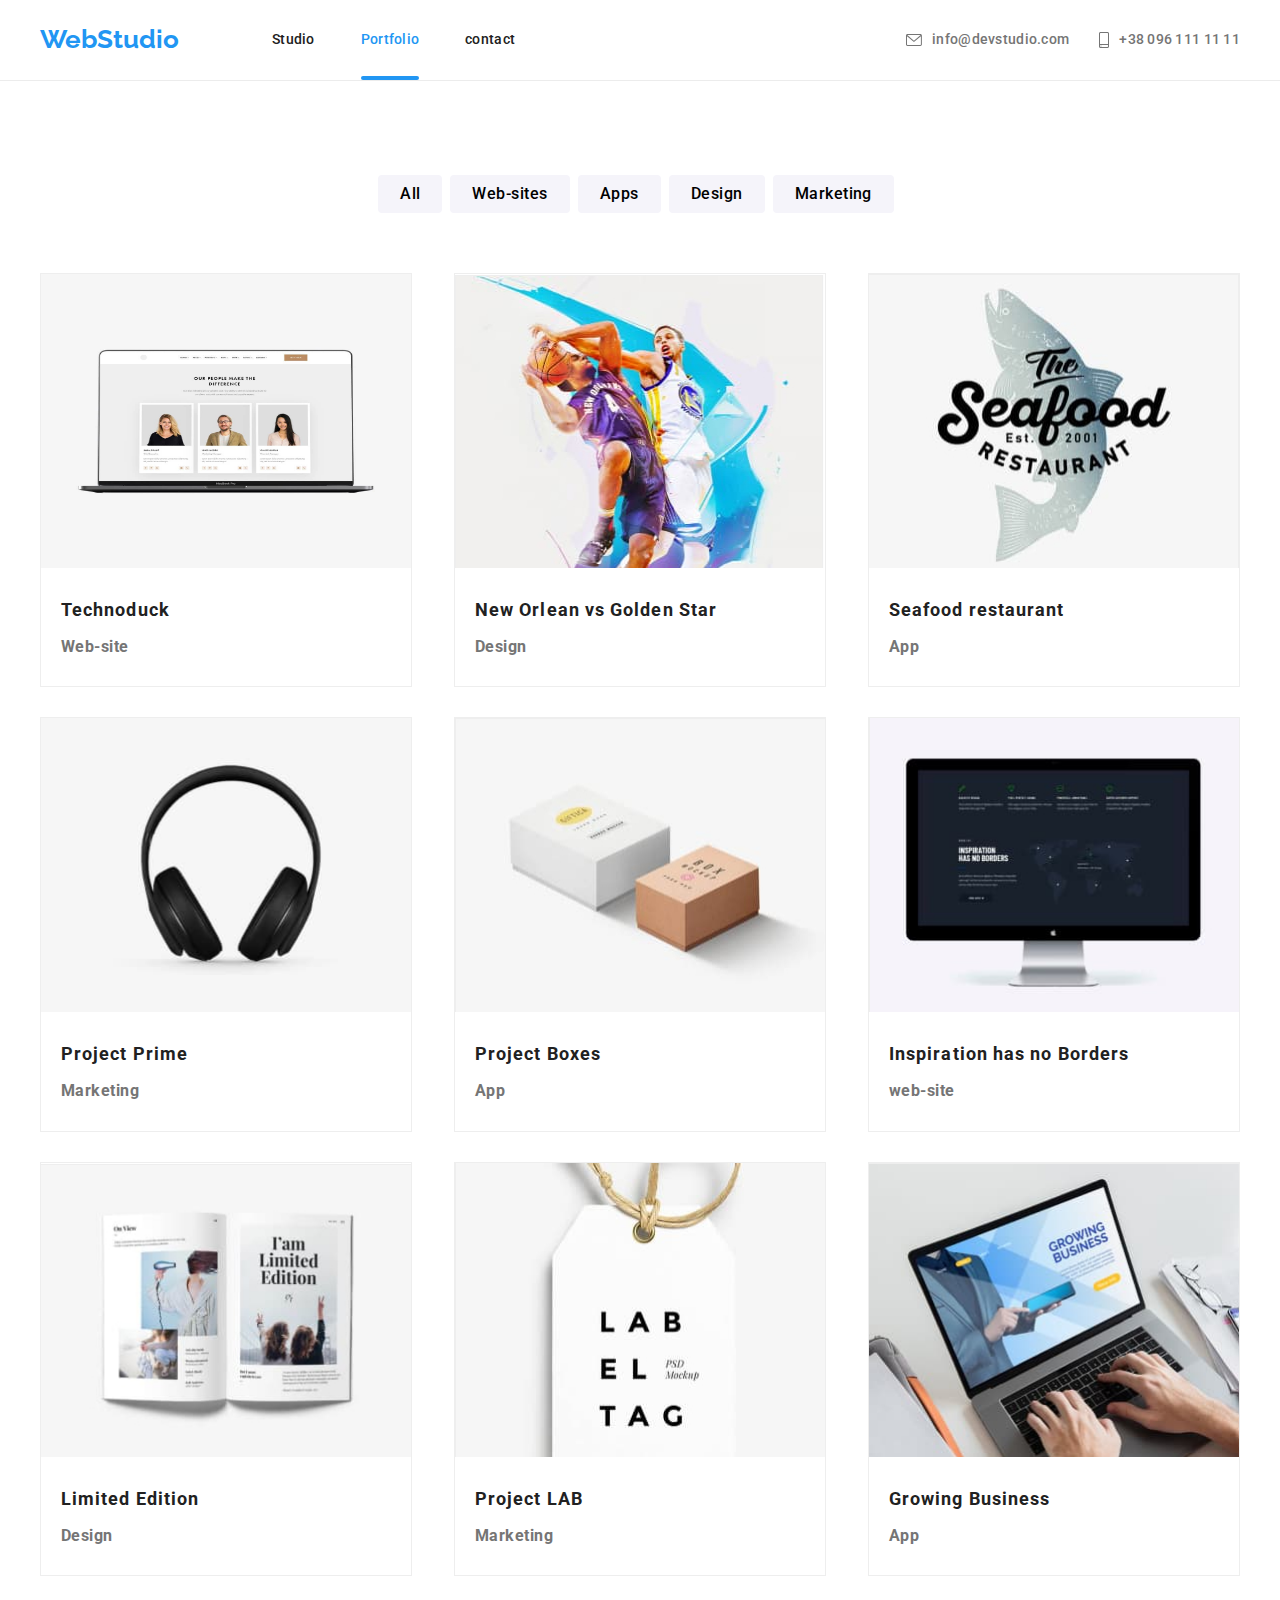
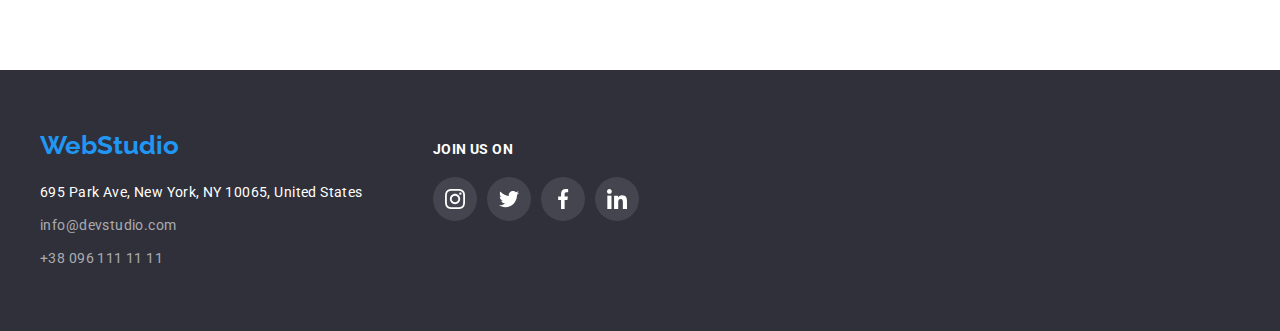
==== portfolio.html @ 615f74ba "add all" ====
<!DOCTYPE html>
<html lang="pl">
  <head>
    <link href="css/modern-normalized.min.css" rel="stylesheet" />
    <link rel="preconnect" href="https://fonts.googleapis.com" />
    <link rel="preconnect" href="https://fonts.gstatic.com" crossorigin />
    <link
      href="https://fonts.googleapis.com/css2?family=Raleway:wght@700&family=Roboto:wght@400;500;700;900&display=swap"
      rel="stylesheet"
    />
    <meta charset="UTF-8" />
    <meta http-equiv="X-UA-Compatible" content="IE=edge" />
    <meta name="viewport" content="width=device-width, initial-scale=1.0" />
    <title>projekt na kurs</title>
    <link href="css/index.css" rel="stylesheet" />
  </head>
  <body>
    <header class="page-hdr">
      <div class="container box-header">
        <nav class="box-nav">
          <a class="logo" href="./index.html"><span>WebStudio</span></a>
          <ul class="nav-lst">
            <li><a href="index.html">Studio</a></li>
            <li>
              <a class="is-active" style="color: #2196f3" href="portfolio.html">
                Portfolio</a
              >
            </li>
            <li><a href="">contact</a></li>
          </ul>
        </nav>
        <ul class="contact-lst">
          <li>
            <div class="contact-lst-icons">
              <a href="mailto:info@devstudio.com">
                <svg
                  class="contact-lst-icon"
                  xmlns="http://www.w3.org/2000/svg"
                  width="16px"
                  height="12px"
                >
                  <use href="./images/icons.svg#icon-envelope-hover-1"></use>
                </svg>
                info@devstudio.com
              </a>
            </div>
          </li>
          <li>
            <div class="contact-lst-icons">
              <a href="tel:+38 096 111 11 11"
                ><svg
                  class="contact-lst-icon"
                  xmlns="http://www.w3.org/2000/svg"
                  width="10px"
                  height="16px"
                >
                  <use href="./images/icons.svg#icon-smartphone"></use>
                </svg>
                +38 096 111 11 11</a
              >
            </div>
          </li>
        </ul>
      </div>
    </header>
    <main>
      <section class="section">
        <div class="container">
          <ul class="btns-lst-portfolio">
            <li>
              <button type="button">All</button>
            </li>
            <li>
              <button type="button">Web-sites</button>
            </li>
            <li>
              <button type="button">Apps</button>
            </li>
            <li>
              <button type="button">Design</button>
            </li>
            <li>
              <button type="button">Marketing</button>
            </li>
          </ul>
        </div>
      </section>
      <section class="section">
        <div class="container">
          <ul class="portfolio-lst">
            <li>
              <figure class="card-portfolio">
                <div class="box-overlay">
                  <img
                    src="images/laptop.jpg"
                    alt="web-site"
                    width="370"
                    height="294"
                  />
                  <div class="overlay">
                    <p>
                      Technoduck is a state-of-the-art coronavirus distribution
                      platform. Companies use this platform for digital
                      espionage and attacks on competitors' secure servers.
                    </p>
                  </div>
                </div>
                <figcaption class="card-portfolio-descr">
                  <span>Technoduck</span><span class="product">Web-site</span>
                </figcaption>
              </figure>
            </li>

            <li>
              <figure class="card-portfolio">
                <div class="box-overlay">
                  <img
                    src="images/Basketball.jpg"
                    alt="Basketball players"
                    width="370"
                    height="294"
                  />
                  <div class="overlay">
                    <p>
                      Technoduck is a state-of-the-art coronavirus distribution
                      platform. Companies use this platform for digital
                      espionage and attacks on competitors' secure servers.
                    </p>
                  </div>
                </div>
                <figcaption class="card-portfolio-descr">
                  <span>New Orlean vs Golden Star</span
                  ><span class="product">Design</span>
                </figcaption>
              </figure>
            </li>
            <li>
              <figure class="card-portfolio">
                <div class="box-overlay">
                  <img
                    src="images/SeaFood.jpg"
                    alt="restaurant logo"
                    width="370"
                    height="294"
                  />
                  <div class="overlay">
                    <p>
                      Technoduck is a state-of-the-art coronavirus distribution
                      platform. Companies use this platform for digital
                      espionage and attacks on competitors' secure servers.
                    </p>
                  </div>
                </div>
                <figcaption class="card-portfolio-descr">
                  <span>Seafood restaurant</span
                  ><span class="product">App</span>
                </figcaption>
              </figure>
            </li>
            <li>
              <figure class="card-portfolio">
                <div class="box-overlay">
                  <img
                    src="images/Headphones.jpg"
                    alt="headphones"
                    width="370"
                    height="294"
                  />
                  <div class="overlay">
                    <p>
                      Technoduck is a state-of-the-art coronavirus distribution
                      platform. Companies use this platform for digital
                      espionage and attacks on competitors' secure servers.
                    </p>
                  </div>
                </div>
                <figcaption class="card-portfolio-descr">
                  <span>Project Prime</span
                  ><span class="product">Marketing</span>
                </figcaption>
              </figure>
            </li>
            <li>
              <figure class="card-portfolio">
                <div class="box-overlay">
                  <img
                    src="images/Boxes.jpg"
                    alt="boxes"
                    width="370"
                    height="294"
                  />
                  <div class="overlay">
                    <p>
                      Technoduck is a state-of-the-art coronavirus distribution
                      platform. Companies use this platform for digital
                      espionage and attacks on competitors' secure servers.
                    </p>
                  </div>
                </div>
                <figcaption class="card-portfolio-descr">
                  <span> Project Boxes</span><span class="product">App</span>
                </figcaption>
              </figure>
            </li>
            <li>
              <figure class="card-portfolio">
                <div class="box-overlay">
                  <img
                    src="images/monitor.jpg"
                    alt="monitor with Web-site"
                    width="370"
                    height="294"
                  />
                  <div class="overlay">
                    <p>
                      Technoduck is a state-of-the-art coronavirus distribution
                      platform. Companies use this platform for digital
                      espionage and attacks on competitors' secure servers.
                    </p>
                  </div>
                </div>
                <figcaption class="card-portfolio-descr">
                  <span>Inspiration has no Borders</span
                  ><span class="product">web-site</span>
                </figcaption>
              </figure>
            </li>
            <li>
              <figure class="card-portfolio">
                <div class="box-overlay">
                  <img
                    src="images/Book.jpg"
                    alt="magazine"
                    width="370"
                    height="294"
                  />
                  <div class="overlay">
                    <p>
                      Technoduck is a state-of-the-art coronavirus distribution
                      platform. Companies use this platform for digital
                      espionage and attacks on competitors' secure servers.
                    </p>
                  </div>
                </div>
                <figcaption class="card-portfolio-descr">
                  <span>Limited Edition</span
                  ><span class="product">Design</span>
                </figcaption>
              </figure>
            </li>
            <li>
              <figure class="card-portfolio">
                <div class="box-overlay">
                  <img
                    src="images/Label.jpg"
                    alt="label"
                    width="370"
                    height="294"
                  />
                  <div class="overlay">
                    <p>
                      Technoduck is a state-of-the-art coronavirus distribution
                      platform. Companies use this platform for digital
                      espionage and attacks on competitors' secure servers.
                    </p>
                  </div>
                </div>
                <figcaption class="card-portfolio-descr">
                  <span>Project LAB</span><span class="product">Marketing</span>
                </figcaption>
              </figure>
            </li>
            <li>
              <figure class="card-portfolio">
                <div class="box-overlay">
                  <img
                    src="images/laptop2.jpg"
                    alt="apps"
                    width="370"
                    height="294"
                  />
                  <div class="overlay">
                    <p>
                      Technoduck is a state-of-the-art coronavirus distribution
                      platform. Companies use this platform for digital
                      espionage and attacks on competitors' secure servers.
                    </p>
                  </div>
                </div>
                <figcaption class="card-portfolio-descr">
                  <span>Growing Business</span><span class="product">App</span>
                </figcaption>
              </figure>
            </li>
          </ul>
        </div>
      </section>
    </main>
    <footer class="section-footer">
      <div class="container box-footer">
        <div>
          <div class="box-logo">
            <a class="logo logo-dark" href="/index.html"
              ><span>WebStudio</a
            >
          </div>
          <address class="address">
            <span>695 Park Ave, New York, NY 10065, United States</span>

            <a class="address-lnk" href="mailto:info@devstudio.com"
              >info@devstudio.com</a
            >
            <a href="tel:+38 096 111 11 11">+38 096 111 11 11</a>
          </address>
        </div>

        <div>
          <span class="hdr-join">Join us on</span>
          <div class="box-join">
            <a href="#" class="join-icons">
              <svg
                xmlns="http://www.w3.org/2000/svg"
                width="20px"
                height="20px"
              >
                <use href="./images/icons.svg#icon-instagram-2-1-1"></use>
              </svg>
            </a>
            <a href="#" class="join-icons">
              <svg
                xmlns="http://www.w3.org/2000/svg"
                width="20px"
                height="20px"
              >
                <use href="./images/icons.svg#icon-twitter-1-1-1"></use>
              </svg>
            </a>
            <a href="#" class="join-icons">
              <svg
                xmlns="http://www.w3.org/2000/svg"
                width="20px"
                height="20px"
              >
                <use href="./images/icons.svg#icon-facebook-1-1-1"></use>
              </svg>
            </a>
            <a href="#" class="join-icons">
              <svg
                xmlns="http://www.w3.org/2000/svg"
                width="20px"
                height="20px"
              >
                <use href="./images/icons.svg#icon-linkedin-1-1-1"></use>
              </svg>
            </a>
          </div>
        </div>
      </div>
    </footer>

    <script src="./js/modal.js"></script>
  </body>
</html>
---- css/modern-normalized.min.css ----
/**
 * Minified by jsDelivr using clean-css v4.2.3.
 * Original file: /npm/modern-normalize@1.1.0/modern-normalize.css
 *
 * Do NOT use SRI with dynamically generated files! More information: https://www.jsdelivr.com/using-sri-with-dynamic-files
 */
/*! modern-normalize v1.1.0 | MIT License | https://github.com/sindresorhus/modern-normalize */
*,
::after,
::before {
  box-sizing: border-box;
}
html {
  -moz-tab-size: 4;
  tab-size: 4;
}
html {
  line-height: 1.15;
  -webkit-text-size-adjust: 100%;
}
body {
  margin: 0;
}
body {
  font-family: system-ui, -apple-system, "Segoe UI", Roboto, Helvetica, Arial,
    sans-serif, "Apple Color Emoji", "Segoe UI Emoji";
}
hr {
  height: 0;
  color: inherit;
}
abbr[title] {
  text-decoration: underline dotted;
}
b,
strong {
  font-weight: bolder;
}
code,
kbd,
pre,
samp {
  font-family: ui-monospace, SFMono-Regular, Consolas, "Liberation Mono", Menlo,
    monospace;
  font-size: 1em;
}
small {
  font-size: 80%;
}
sub,
sup {
  font-size: 75%;
  line-height: 0;
  position: relative;
  vertical-align: baseline;
}
sub {
  bottom: -0.25em;
}
sup {
  top: -0.5em;
}
table {
  text-indent: 0;
  border-color: inherit;
}
button,
input,
optgroup,
select,
textarea {
  font-family: inherit;
  font-size: 100%;
  line-height: 1.15;
  margin: 0;
}
button,
select {
  text-transform: none;
}
[type="button"],
[type="reset"],
[type="submit"],
button {
  -webkit-appearance: button;
}
::-moz-focus-inner {
  border-style: none;
  padding: 0;
}
:-moz-focusring {
  outline: 1px dotted ButtonText;
}
:-moz-ui-invalid {
  box-shadow: none;
}
legend {
  padding: 0;
}
progress {
  vertical-align: baseline;
}
::-webkit-inner-spin-button,
::-webkit-outer-spin-button {
  height: auto;
}
[type="search"] {
  -webkit-appearance: textfield;
  outline-offset: -2px;
}
::-webkit-search-decoration {
  -webkit-appearance: none;
}
::-webkit-file-upload-button {
  -webkit-appearance: button;
  font: inherit;
}
summary {
  display: list-item;
}
/*# sourceMappingURL=/sm/b8ae781793ee4eb86edef3f2a2ac43a5575d063ed8cd287d7553f9f1b2776616.map */
---- css/index.css ----
:root {
  --text-grey: #757575;
  --button-grey: #f5f4fa;
  --button-blue: #2196f3;
  --background-gray: #f5f4fa;
  --background-dark-grey: #2f303a;
  --logo-blue: #2196f3;
  --background-light-grey: #f5f4fa;
}
body {
  font-family: "Roboto", sans-serif;
  color: #212121;
}
.container {
  width: 1200px;
  margin: 0 auto;
}
.section {
  padding: 94px 15px;
}
h1,
h2,
h3,
p,
ul,
.card-team,
.card-portfolio {
  margin: 0;
  padding: 0;
}
.nav-lst,
.contact-lst,
.descr-lst,
.about-lst,
.btns-lst-portfolio,
.portfolio-lst {
  list-style: none;
}

.logo {
  font-family: "Raleway", sans-serif;
  font-size: 26px;
  font-weight: 700;
  color: #000;
  line-height: 1.2;
  text-decoration: none;
  padding-right: 93px;
}
.box-header {
  display: flex;
  justify-content: space-between;
  padding: 24px 0 25px;
  position: relative;
}
.page-hdr {
  border-bottom: 1px solid #ececec;
}
.box-nav {
  display: flex;
}
.nav-lst {
  display: flex;
  align-items: center;
}
.nav-lst li:not(:last-child) {
  padding-right: 46px;
}
.contact-lst {
  display: flex;
  align-items: center;
}
.contact-lst li:not(:first-child) {
  padding-left: 30px;
}
.logo span {
  color: var(--logo-blue);
}
.logo-dark {
  color: #fff;
}
.nav-lst a,
.contact-lst a {
  font-size: 14px;
  font-weight: 500;
  line-height: 1.1;
  letter-spacing: 0.02em;
  text-decoration: none;
  color: inherit;
  transition-property: color;
  transition-duration: 250ms;
  transition-timing-function: cubic-bezier(0.4, 0, 0.2, 1);
}
.contact-lst a {
  color: #757575;
}

.nav-lst a:hover,
.nav-lst a:focus,
.contact-lst a:hover,
.contact-lst a:focus {
  color: var(--button-blue);
}
.nav-lst a:hover::after,
.nav-lst a:focus::after {
  content: "";
  display: flex;
  justify-content: center;
  position: absolute;
  top: 45px;
  width: 100%;
  height: 4px;
  border-radius: 2px;
  background-color: var(--button-blue);
}

.contact-lst-icons {
  display: flex;
  fill: currentColor;
}
.contact-lst-icons a {
  display: flex;
  align-items: center;
}
.contact-lst-icon {
  margin-right: 10px;
}
.nav-lst a {
  position: relative;
}
.is-active::after {
  content: "";
  display: flex;
  justify-content: center;
  position: absolute;
  top: 45px;
  width: 100%;
  height: 4px;
  border-radius: 2px;
  background-color: var(--button-blue);
}

.nav-lst a:hover,
.nav-lst a:focus .is-active::after:hover {
  border: 2px solid red;
}

.backdrop {
  display: flex;
  position: fixed;
  top: 0;
  left: 0;
  bottom: 0;
  right: 0;
  z-index: 1;
  background-color: rgba(0, 0, 0, 0.2);
  transition: visibility 250ms cubic-bezier(0.4, 0, 0.2, 1),
    opacity 250ms cubic-bezier(0.4, 0, 0.2, 1);
}
.modal {
  position: relative;
  width: 528px;
  min-height: 581px;
  background-color: #fff;
  box-shadow: 0px 1px 3px rgba(0, 0, 0, 0.12), 0px 1px 1px rgba(0, 0, 0, 0.14),
    0px 2px 1px rgba(0, 0, 0, 0.2);
  border-radius: 4px;
  margin: auto;
  display: flex;
}

.is-hidden {
  pointer-events: none;
  visibility: hidden;
  opacity: 0;
}
.close-btn {
  margin-top: 8px;
  margin-right: 8px;
  margin-left: auto;
  width: 30px;
  height: 30px;
  background-color: inherit;
  border-radius: 50%;
  border: 1px solid rgba(0, 0, 0, 0.1);
  cursor: pointer;
  font-size: 24px;
  line-height: 0.9;
}

.section-hdr {
  background-color: var(--background-dark-grey);
  background-image: linear-gradient(
      rgba(47, 48, 58, 0.4),
      rgba(47, 48, 58, 0.4)
    ),
    url(../images/Header.jpg);
  background-position: center;
  background-repeat: no-repeat;
}
.hdr-first {
  font-size: 44px;
  font-weight: 900;
  line-height: 1.4;
  letter-spacing: 0.06em;
  color: #fff;
  text-transform: uppercase;
  width: 696px;
  text-align: center;
  margin: 0 auto;
  padding-top: 106px;
}
.btn-studio {
  font-size: 16px;
  font-weight: 700;
  line-height: 1.4;
  letter-spacing: 0.06em;
  width: 200px;
  height: 50px;
  background-color: var(--button-blue);
  border-radius: 4px;
  color: #fff;
  box-shadow: 0px 4px 4px rgba(0, 0, 0, 0.15);
  cursor: pointer;
  outline: none;
  border: none;
  border-radius: 4px;
  display: flex;
  align-items: center;
  justify-content: center;
  margin: 30px auto 0;
  transition-property: box-shadow;
  transition-duration: 250ms;
  transition-timing-function: cubic-bezier(0.19, 1, 0.22, 1);
}
.btn-studio:hover {
  box-shadow: 0px 0px 12px -1px rgba(37, 32, 119, 0.99) inset;
  -webkit-box-shadow: 0px 0px 12px -1px rgba(37, 32, 119, 0.99) inset;
  -moz-box-shadow: 0px 0px 12px -1px rgba(37, 32, 119, 0.99) inset;
}
.box-btn-studio {
  padding-bottom: 106px;
}
.btns-lst-portfolio button {
  font-family: "Roboto", sans-serif;
  font-size: 16px;
  font-weight: 500;
  line-height: 1.6;
  letter-spacing: 0.03em;
  background-color: var(--button-grey);
  cursor: pointer;
  outline: none;
  border: none;
  border-radius: 4px;
  padding: 6px 22px;
  transition-property: color, background-color, box-shadow;
  transition-duration: 250ms;
  transition-timing-function: cubic-bezier(0.4, 0, 0.2, 1);
}
button {
  font-weight: 900;
}
.btns-lst-portfolio button:hover,
.btns-lst-portfolio button:focus {
  background-color: var(--button-blue);
  color: #fff;
  box-shadow: 0px 3px 1px rgba(0, 0, 0, 0.1), 0px 1px 2px rgba(0, 0, 0, 0.08),
    0px 2px 2px rgba(0, 0, 0, 0.12);
  cursor: pointer;
}
.btns-lst-portfolio {
  display: flex;
  justify-content: center;
}
.btns-lst-portfolio button:not(last-child) {
  margin-right: 8px;
}
.descr-lst {
  display: flex;
  justify-content: space-between;
  gap: 40px;
}

.descr-lst p {
  padding-top: 10px;
}
.descr-lst h3 {
  font-size: 14px;
  font-weight: 700;
  line-height: 1.1;
  letter-spacing: 0.03em;
  text-transform: uppercase;
}
.descr-lst p {
  font-size: 14px;
  line-height: 1.7;
  letter-spacing: 0.03em;
  color: var(--text-grey);
}
.descr-icons {
  width: 270px;
  height: 120px;
  background-color: #f5f4fa;
  border-radius: 4px;
  margin-bottom: 30px;
  display: flex;
  align-items: center;
  justify-content: center;
}
.section-about {
  margin-top: -94px;
}
.about-lst {
  display: flex;
  justify-content: space-between;
  padding-top: 50px;
  gap: 45px;
}

.about-lst img {
  display: block;
}
.about-lst {
  position: relative;
}
.about-lst span {
  font-size: 14px;
  font-weight: 700;
  line-height: 1.1;
  letter-spacing: 0.03em;
  color: #fff;
  text-transform: uppercase;
  width: 370px;
  height: 70px;
  background-color: rgba(47, 48, 58, 0.8);
  display: flex;
  justify-content: center;
  align-items: center;
  position: absolute;
  bottom: 0;
}

.box-team {
  display: flex;
  gap: 40px;
  justify-content: space-between;
  padding-top: 50px;
}

.card-team {
  box-shadow: 0px 1px 3px rgba(0, 0, 0, 0.12), 0px 1px 1px rgba(0, 0, 0, 0.14),
    0px 2px 1px rgba(0, 0, 0, 0.2);
  border-radius: 0px 0px 4px 4px;
  display: flex;
  flex-direction: column;
}
.card-team-descr {
  font-size: 16px;
  font-weight: 500;
  line-height: 1.2;
  letter-spacing: 0.03em;
  background-color: #fff;
  display: flex;
  flex-direction: column;
  align-items: center;
  padding: 30px 0;
}

.section-team {
  background-color: var(--background-light-grey);
}
.box-team-icons {
  width: 206px;
  display: flex;
  justify-content: space-between;
  margin-top: 16px;
}
.team-icons {
  width: 44px;
  height: 44px;
  border-radius: 50%;
  fill: #afb1b8;
  display: flex;
  align-items: center;
  justify-content: center;
  transition-property: fill, background-color;
  transition-duration: 250ms;
  transition-timing-function: cubic-bezier(0.4, 0, 0.2, 1);
}

.team-icons:hover,
.team-icons:focus {
  background-color: #2196f3;
  fill: #fff;
  cursor: pointer;
}
.hdr-secondary {
  font-size: 36px;
  font-weight: 700;
  line-height: 1.2;
  letter-spacing: 0.03em;
  text-align: center;
}
.profession {
  font-size: 16px;
  line-height: 1.2;
  letter-spacing: 0.03em;
  color: var(--text-grey);
  padding-top: 10px;
}

.product {
  font-size: 16px;
  line-height: 1.9;
  letter-spacing: 0.03em;
  color: var(--text-grey);
  padding-top: 4px;
}

.portfolio-lst {
  display: flex;
  flex-wrap: wrap;
  gap: 30px;
  justify-content: space-between;
  margin-top: -128px;
}

.card-portfolio {
  border: 1px solid #eeeeee;
}
.box-overlay {
  position: relative;
  display: flex;
  flex-direction: column;
  transition-property: box-shadow;
  transition-duration: 250ms;
  transition-timing-function: cubic-bezier(0.4, 0, 0.2, 1);
  overflow: hidden;
}
.overlay {
  position: absolute;
  top: 0;
  left: 0;
  width: 100%;
  height: 100%;
  background-color: rgba(33, 150, 243, 0.9);
  transform: translateY(294px);
  transition: transform 150ms ease-in-out;
}

.overlay p {
  font-size: 18px;
  line-height: 1.5;
  letter-spacing: 0.03em;
  color: #fff;
  text-align: left;
  padding: 49px 24px;
}
.card-portfolio:hover .overlay {
  transform: translateY(0);
}
.card-portfolio:hover,
.card-portfolio:focus {
  box-shadow: 0px 1px 1px rgba(0, 0, 0, 0.12), 0px 4px 4px rgba(0, 0, 0, 0.06),
    1px 4px 6px rgba(0, 0, 0, 0.16);
  cursor: pointer;
}
.card-portfolio-descr {
  font-size: 18px;
  font-weight: 700;
  line-height: 2;
  letter-spacing: 0.06em;
  background-color: #fff;
  display: flex;
  flex-direction: column;
  padding: 24px 20px;
}
.box-client {
  display: flex;
  justify-content: space-between;
}
.client-icons {
  width: 170px;
  height: 92px;
  border: 1px solid #afb1b8;
  border-radius: 4px;
  display: flex;
  align-items: center;
  justify-content: center;
  margin-top: 50px;
  fill: #afb1b8;
  transition-property: fill;
  transition-duration: 250ms;
  transition-timing-function: cubic-bezier(0.4, 0, 0.2, 1);
}
.client-icons:hover,
.client-icons:focus {
  fill: var(--button-blue);
  border: 1px solid var(--button-blue);
  cursor: pointer;
}

.section-footer {
  background-color: var(--background-dark-grey);
}

.address a,
.address span {
  font-size: 14px;
  line-height: 1.7;
  letter-spacing: 0.03em;
  text-decoration: none;
  color: #fff;
  font-style: normal;
}
.address .address-lnk {
  color: rgba(255, 255, 255, 0.6);
  text-decoration: none;
}

.address a {
  color: rgba(255, 255, 255, 0.6);
  display: flex;
  transition-property: color;
  transition-duration: 250ms;
  transition-timing-function: cubic-bezier(0.4, 0, 0.2, 1);
}

.address a:hover,
.address a:focus {
  color: var(--button-blue);
}
.box-logo {
  padding-top: 60px;
}
.address {
  padding-top: 20px;
  padding-bottom: 60px;
}
.address a {
  padding-top: 9px;
}

.hdr-join {
  font-weight: 700;
  font-size: 14px;
  line-height: 1.1;
  letter-spacing: 0.03em;
  text-transform: uppercase;
  color: #fff;
  display: flex;
  margin-top: 72px;
  margin-left: 70px;
}
.box-join {
  width: 206px;
  display: flex;
  justify-content: space-between;
  fill: #fff;
  padding-top: 20px;
  margin-left: 70px;
}
.join-icons {
  width: 44px;
  height: 44px;
  border-radius: 50%;
  background-color: rgba(255, 255, 255, 0.1);
  display: flex;
  align-items: center;
  justify-content: center;
  transition-property: background-color;
  transition-duration: 250ms;
  transition-timing-function: cubic-bezier(0.4, 0, 0.2, 1);
}
.join-icons:hover,
.join-icons:focus {
  background-color: var(--button-blue);
  cursor: pointer;
}
.box-footer {
  display: flex;
}
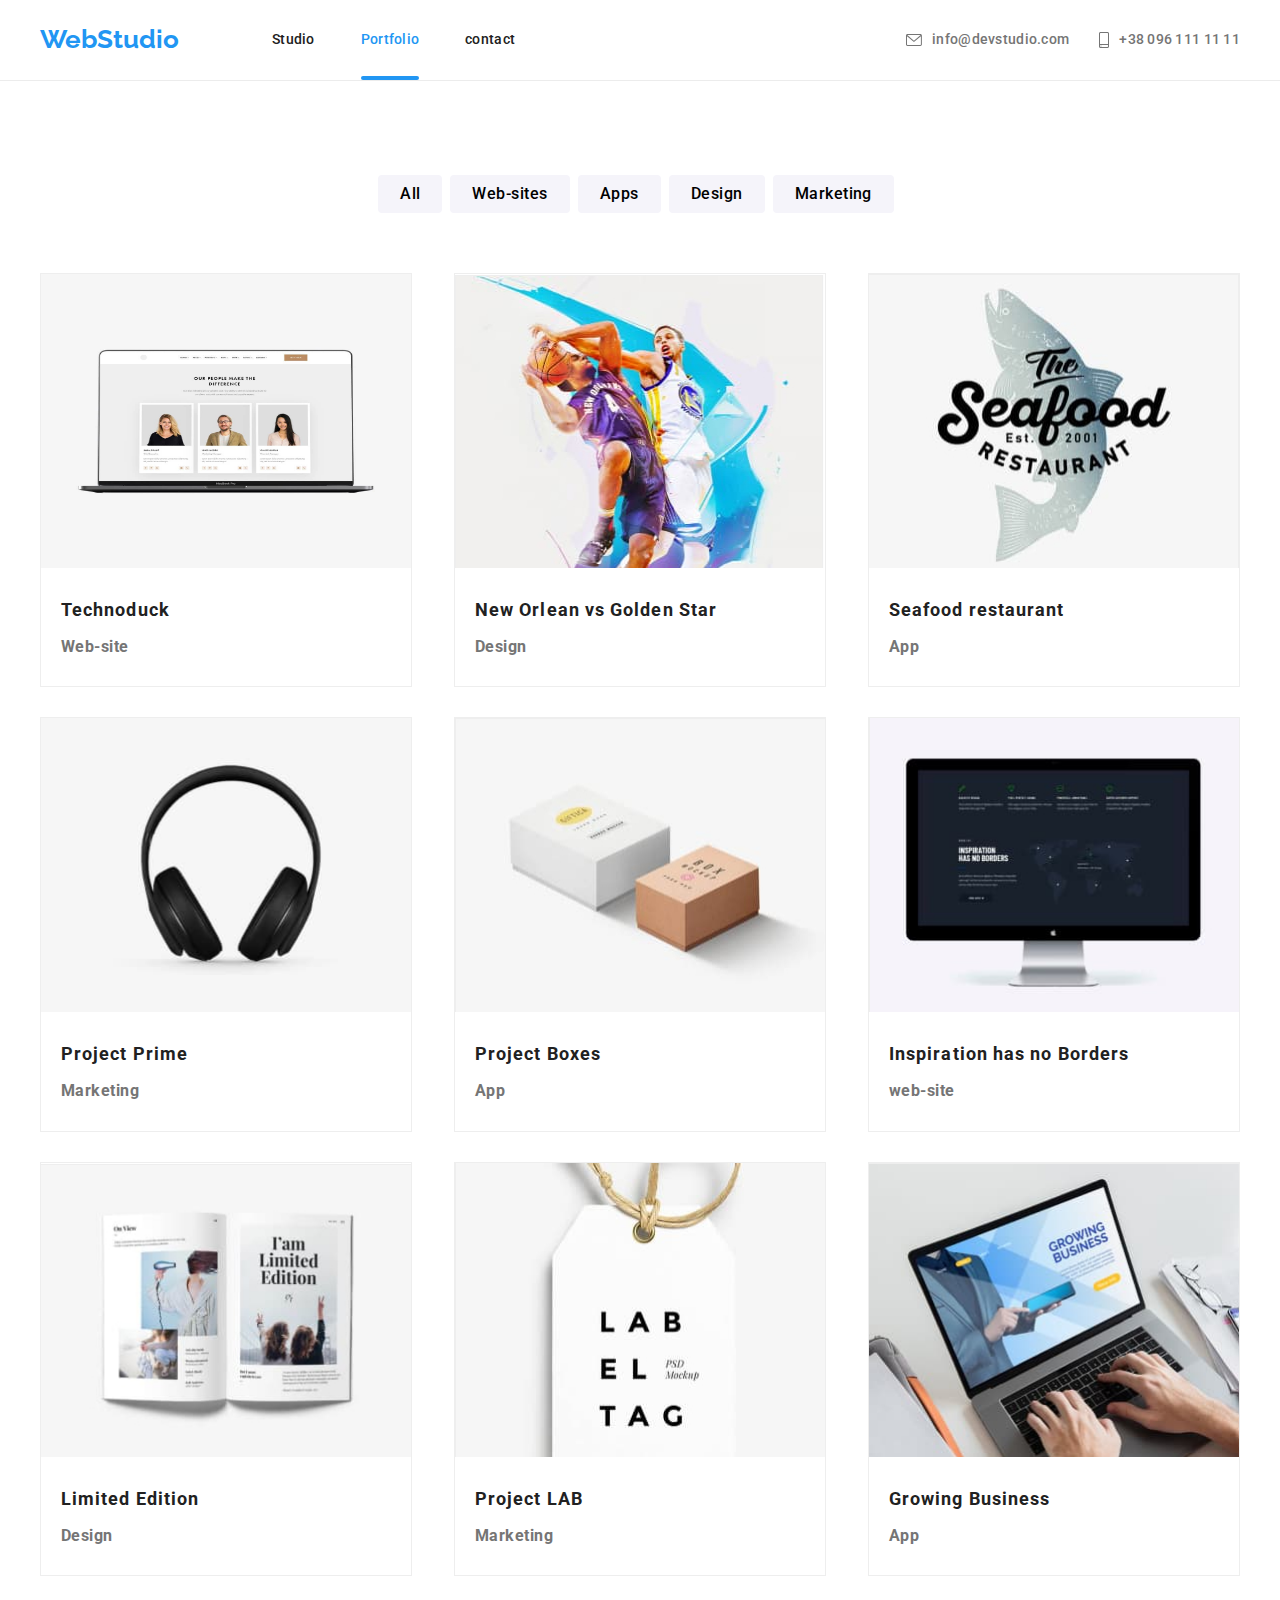
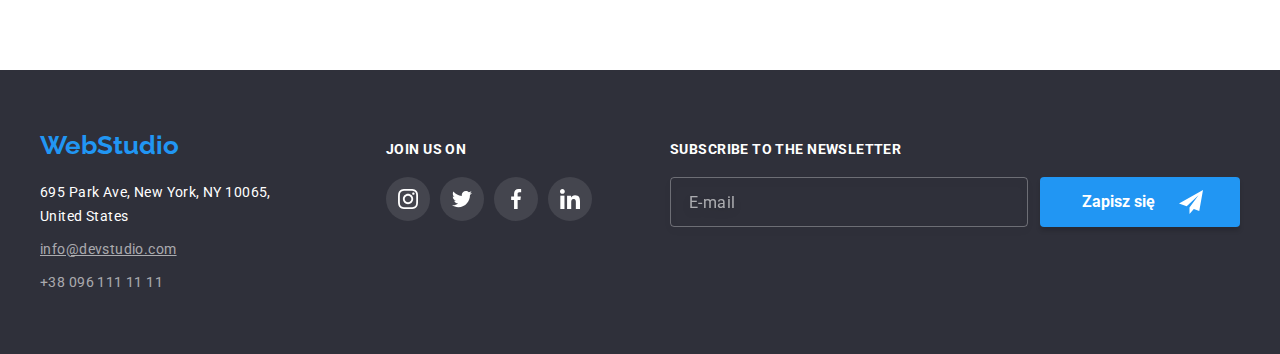
==== commit e03b9e75: "add" ====
--- a/portfolio.html
+++ b/portfolio.html
@@ -354,7 +354,36 @@
               </svg>
             </a>
           </div>
+      </div>
+      <form class="form-newsletter">
+        <label for="news">Subscribe to the newsletter</label>
+        <div class="box-newsletter">
+            <input
+                type="email"
+                name="email"
+                placeholder="E-mail"
+                id="news"
+            />
+            <button type="submit">
+                Zapisz się
+                <svg
+                    xmlns="http://www.w3.org/2000/svg"
+                    width="24px"
+                    height="24px"
+                >
+                    <use href="./images/icons.svg#icon-icon-send"></use>
+                </svg>
+            </button>
         </div>
+    </form>
+    </div>
+  </div>
+</footer>
+
+<script src="./js/modal.js"></script>
+</body>
+</html>
+
       </div>
     </footer>
 
--- a/css/index.css
+++ b/css/index.css
@@ -6,6 +6,8 @@
   --background-dark-grey: #2f303a;
   --logo-blue: #2196f3;
   --background-light-grey: #f5f4fa;
+  --border-input: 1px solid rgba(33, 33, 33, 0.2);
+  --cubic: cubic-bezier(0.4, 0, 0.2, 1);
 }
 body {
   font-family: "Roboto", sans-serif;
@@ -94,14 +96,11 @@
   color: #757575;
 }
 
-.nav-lst a:hover,
-.nav-lst a:focus,
-.contact-lst a:hover,
-.contact-lst a:focus {
+.nav-lst a:is(:hover, :focus),
+.contact-lst a:is(:hover, :focus) {
   color: var(--button-blue);
 }
-.nav-lst a:hover::after,
-.nav-lst a:focus::after {
+.nav-lst a:is(:hover, :focus)::after {
   content: "";
   display: flex;
   justify-content: center;
@@ -137,11 +136,6 @@
   height: 4px;
   border-radius: 2px;
   background-color: var(--button-blue);
-}
-
-.nav-lst a:hover,
-.nav-lst a:focus .is-active::after:hover {
-  border: 2px solid red;
 }
 
 .backdrop {
@@ -166,13 +160,615 @@
   border-radius: 4px;
   margin: auto;
   display: flex;
-}
-
+  justify-content: center;
+}
 .is-hidden {
   pointer-events: none;
   visibility: hidden;
   opacity: 0;
 }
+.modal-btn-close {
+  width: 30px;
+  height: 30px;
+  border: 1px solid rgba(0, 0, 0, 0.1);
+  border-radius: 50%;
+  background-color: transparent;
+  display: flex;
+  align-items: center;
+  justify-content: center;
+  outline: none;
+  cursor: pointer;
+  position: absolute;
+  top: 8px;
+  right: 8px;
+}
+.form {
+  width: 448px;
+  display: flex;
+  flex-direction: column;
+  margin-top: 40px;
+  position: relative;
+}
+.form-title {
+  font-weight: 700;
+  font-size: 20px;
+  line-height: 1.2;
+  font-weight: 700;
+  font-size: 20px;
+  line-height: 23px;
+  text-align: center;
+  letter-spacing: 0.03em;
+  margin-bottom: 12px;
+}
+.form-group {
+  position: relative;
+}
+
+.form-group label {
+  font-size: 12px;
+  line-height: 1.2;
+  letter-spacing: 0.01em;
+  color: var(--text-grey);
+}
+.form-group input,
+.form-group textarea {
+  border: var(--border-input);
+  border-radius: 4px;
+  width: 100%;
+}
+.form-group textarea {
+  resize: none;
+  margin-top: 4px;
+  margin-bottom: 20px;
+  padding-left: 16px;
+  padding-top: 12px;
+  transition-property: border;
+  transition-duration: 250ms;
+  transition-timing-function: cubic-bezier(0.4, 0, 0.2, 1);
+}
+.form-group textarea::placeholder {
+  font-size: 12px;
+  line-height: 1.2;
+  letter-spacing: 0.01em;
+  color: rgba(117, 117, 117, 0.5);
+}
+.box-input {
+  position: relative;
+  margin-top: 4px;
+  margin-bottom: 10px;
+}
+
+.form-group input {
+  height: 40px;
+  position: relative;
+  padding-left: 42px;
+  transition-property: border;
+  transition-duration: 250ms;
+  transition-timing-function: cubic-bezier(0.4, 0, 0.2, 1);
+}
+.form-group input:focus,
+.form-group textarea:focus {
+  border: 1px solid var(--button-blue);
+  outline: none;
+}
+.form-group input:focus + svg {
+  fill: var(--button-blue);
+}
+.form-group svg {
+  position: absolute;
+  top: 50%;
+  left: 15px;
+  transform: translateY(-50%);
+  transition-property: fill;
+  transition-duration: 250ms;
+  transition-timing-function: cubic-bezier(0.4, 0, 0.2, 1);
+  fill: black;
+}
+
+.form-statute {
+  display: flex;
+  align-items: center;
+  margin: 0 auto;
+  position: relative;
+}
+
+.statute-label {
+  font-size: 14px;
+  line-height: 1.7;
+  letter-spacing: 0.03;
+  color: var(--text-grey);
+  margin-left: 7px;
+}
+
+.statute-label a {
+  color: var(--logo-blue);
+}
+.form-statute-icons {
+  display: flex;
+}
+
+.form-statute input {
+  appearance: none;
+  cursor: pointer;
+}
+.form-statute input:not(:checked) {
+  background-image: url("data:image/svg+xml;charset=utf8,%3Csvg width='16' height='15' viewBox='0 0 16 15' fill='none' xmlns='http://www.w3.org/2000/svg'%3E%3Cpath d='M14.2222 1.66667V13.3333H1.77778V1.66667H14.2222ZM14.2222 0H1.77778C0.8 0 0 0.75 0 1.66667V13.3333C0 14.25 0.8 15 1.77778 15H14.2222C15.2 15 16 14.25 16 13.3333V1.66667C16 0.75 15.2 0 14.2222 0Z' fill='%23212121'/%3E%3C/svg%3E");
+  height: 15px;
+  width: 16px;
+}
+
+.form-statute input:checked {
+  background-image: url("data:image/svg+xml;charset=utf8,%3C!-- Generated by IcoMoon.io --%3E%3Csvg version='1.1' xmlns='http://www.w3.org/2000/svg' width='16' height='16' viewBox='0 0 34 34'%3E%3Ctitle%3Eicon-checked%3C/title%3E%3Cpath fill='%232196f3' d='M4.267 0h25.6c2.356 0 4.267 1.91 4.267 4.267v23.467c0 2.356-1.91 4.267-4.267 4.267h-25.6c-2.356 0-4.267-1.91-4.267-4.267v-23.467c0-2.356 1.91-4.267 4.267-4.267z'%3E%3C/path%3E%3Cpath fill='%23fff' stroke='%23fff' stroke-width='0.4267' stroke-miterlimit='4' stroke-linecap='butt' stroke-linejoin='miter' d='M8.442 16.537l-0.147-0.14-2.205 2.088 7.767 7.41 16.318-15.567-2.19-2.089-14.128 13.465-5.416-5.167z'%3E%3C/path%3E%3C/svg%3E");
+  height: 16px;
+  width: 16px;
+}
+
+.form-btn-submit-box {
+  text-align: center;
+}
+.form-btn-submit {
+  width: 200px;
+  height: 50px;
+  font-weight: 700;
+  line-height: 1.9;
+  letter-spacing: 0.06;
+  color: #fff;
+  outline: none;
+  border: none;
+  background-color: var(--button-blue);
+  box-shadow: 0px 4px 4px rgba(0, 0, 0, 0.15);
+  border-radius: 4px;
+  padding: 0;
+  cursor: pointer;
+  margin-top: 30px;
+}
+
+.section-hdr {
+  background-color: var(--background-dark-grey);
+  background-image: linear-gradient(
+      rgba(47, 48, 58, 0.4),
+      rgba(47, 48, 58, 0.4)
+    ),
+    url(../images/Header.jpg);
+  background-position: center;
+  background-repeat: no-repeat;
+}
+.hdr-first {
+  font-size: 44px;
+  font-weight: 900;
+  line-height: 1.4;
+  letter-spacing: 0.06em;
+  color: #fff;
+  text-transform: uppercase;
+  width: 696px;
+  text-align: center;
+  margin: 0 auto;
+  padding-top: 106px;
+}
+.btn-studio {
+  font-size: 16px;
+  font-weight: 700;
+  line-height: 1.4;
+  letter-spacing: 0.06em;
+  width: 200px;
+  height: 50px;
+  background-color: var(--button-blue);
+  border-radius: 4px;
+  color: #fff;
+  box-shadow: 0px 4px 4px rgba(0, 0, 0, 0.15);
+  cursor: pointer;
+  outline: none;
+  border: none;
+  border-radius: 4px;
+  display: flex;
+  align-items: center;
+  justify-content: center;
+  margin: 30px auto 0;
+  transition-property: box-shadow;
+  transition-duration: 250ms;
+  transition-timing-function: cubic-bezier(0.19, 1, 0.22, 1);
+}
+.btn-studio:is(:hover, :focus) {
+  box-shadow: 0px 0px 12px -1px rgba(37, 32, 119, 0.99) inset;
+  -webkit-box-shadow: 0px 0px 12px -1px rgba(37, 32, 119, 0.99) inset;
+  -moz-box-shadow: 0px 0px 12px -1px rgba(37, 32, 119, 0.99) inset;
+}
+.box-btn-studio {
+  padding-bottom: 106px;
+}
+.btns-lst-portfolio button {
+  font-family: "Roboto", sans-serif;
+  font-size: 16px;
+  font-weight: 500;
+  line-height: 1.6;
+  letter-spacing: 0.03em;
+  background-color: var(--button-grey);
+  cursor: pointer;
+  outline: none;
+  border: none;
+  border-radius: 4px;
+  padding: 6px 22px;
+  transition-property: color, background-color, box-shadow;
+  transition-duration: 250ms;
+  transition-timing-function: cubic-bezier(0.4, 0, 0.2, 1);
+}
+button {
+  font-weight: 900;
+}
+.btns-lst-portfolio button:is(:hover, :focus) {
+  background-color: var(--button-blue);
+  color: #fff;
+  box-shadow: 0px 3px 1px rgba(0, 0, 0, 0.1), 0px 1px 2px rgba(0, 0, 0, 0.08),
+    0px 2px 2px rgba(0, 0, 0, 0.12);
+  cursor: pointer;
+}
+.btns-lst-portfolio {
+  display: flex;
+  justify-content: center;
+}
+.btns-lst-portfolio button:not(last-child) {
+  margin-right: 8px;
+}
+.descr-lst {
+  display: flex;
+  justify-content: space-between;
+  gap: 40px;
+}
+
+.descr-lst p {
+  padding-top: 10px;
+}
+.descr-lst h3 {
+  font-size: 14px;
+  font-weight: 700;
+  line-height: 1.1;
+  letter-spacing: 0.03em;
+  text-transform: uppercase;
+}
+.descr-lst p {
+  font-size: 14px;
+  line-height: 1.7;
+  letter-spacing: 0.03em;
+  color: var(--text-grey);
+}
+.descr-icons {
+  width: 270px;
+  height: 120px;
+  background-color: #f5f4fa;
+  border-radius: 4px;
+  margin-bottom: 30px;
+  display: flex;
+  align-items: center;
+  justify-content: center;
+}
+.section-about {
+  margin-top: -94px;
+}
+.about-lst {
+  display: flex;
+  justify-content: space-between;
+  padding-top: 50px;
+  gap: 45px;
+}
+
+.about-lst img {
+  display: block;
+}
+.about-lst {
+  position: relative;
+}
+.about-lst span {
+  font-size: 14px;
+  font-weight: 700;
+  line-height: 1.1;
+  letter-spacing: 0.03em;
+  color: #fff;
+  text-transform: uppercase;
+  width: 370px;
+  height: 70px;
+  background-color: rgba(47, 48, 58, 0.8);
+  display: flex;
+  justify-content: center;
+  align-items: center;
+  position: absolute;
+  bottom: 0;
+}
+
+.box-team {
+  display: flex;
+  gap: 40px;
+  justify-content: space-between;
+  padding-top: 50px;
+}
+
+.card-team {
+  box-shadow: 0px 1px 3px rgba(0, 0, 0, 0.12), 0px 1px 1px rgba(0, 0, 0, 0.14),
+    0px 2px 1px rgba(0, 0, 0, 0.2);
+  border-radius: 0px 0px 4px 4px;
+  display: flex;
+  flex-direction: column;
+}
+.card-team-descr {
+  font-size: 16px;
+  font-weight: 500;
+  line-height: 1.2;
+  letter-spacing: 0.03em;
+  background-color: #fff;
+  display: flex;
+  flex-direction: column;
+  align-items: center;
+  padding: 30px 0;
+}
+
+.section-team {
+  background-color: var(--background-light-grey);
+}
+.box-team-icons {
+  width: 206px;
+  display: flex;
+  justify-content: space-between;
+  margin-top: 16px;
+}
+.team-icons {
+  width: 44px;
+  height: 44px;
+  border-radius: 50%;
+  fill: #afb1b8;
+  display: flex;
+  align-items: center;
+  justify-content: center;
+  transition-property: fill, background-color;
+  transition-duration: 250ms;
+  transition-timing-function: cubic-bezier(0.4, 0, 0.2, 1);
+}
+
+.team-icons:is(:hover, :focus) {
+  background-color: #2196f3;
+  fill: #fff;
+  cursor: pointer;
+}
+.hdr-secondary {
+  font-size: 36px;
+  font-weight: 700;
+  line-height: 1.2;
+  letter-spacing: 0.03em;
+  text-align: center;
+}
+.profession {
+  font-size: 16px;
+  line-height: 1.2;
+  letter-spacing: 0.03em;
+  color: var(--text-grey);
+  padding-top: 10px;
+}
+
+.product {
+  font-size: 16px;
+  line-height: 1.9;
+  letter-spacing: 0.03em;
+  color: var(--text-grey);
+  padding-top: 4px;
+}
+
+.portfolio-lst {
+  display: flex;
+  flex-wrap: wrap;
+  gap: 30px;
+  justify-content: space-between;
+  margin-top: -128px;
+}
+
+.card-portfolio {
+  border: 1px solid #eeeeee;
+}
+.box-overlay {
+  position: relative;
+  display: flex;
+  flex-direction: column;
+  transition-property: box-shadow;
+  transition-duration: 250ms;
+  transition-timing-function: cubic-bezier(0.4, 0, 0.2, 1);
+  overflow: hidden;
+}
+.overlay {
+  position: absolute;
+  top: 0;
+  left: 0;
+  width: 100%;
+  height: 100%;
+  background-color: rgba(33, 150, 243, 0.9);
+  transform: translateY(294px);
+  transition: transform 150ms ease-in-out;
+}
+
+.overlay p {
+  font-size: 18px;
+  line-height: 1.5;
+  letter-spacing: 0.03em;
+  color: #fff;
+  text-align: left;
+  padding: 49px 24px;
+}
+.card-portfolio:is(:hover, :focus) .overlay {
+  transform: translateY(0);
+}
+.card-portfolio:is(:hover, :focus) {
+  box-shadow: 0px 1px 1px rgba(0, 0, 0, 0.12), 0px 4px 4px rgba(0, 0, 0, 0.06),
+    1px 4px 6px rgba(0, 0, 0, 0.16);
+  cursor: pointer;
+}
+.card-portfolio-descr {
+  font-size: 18px;
+  font-weight: 700;
+  line-height: 2;
+  letter-spacing: 0.06em;
+  background-color: #fff;
+  display: flex;
+  flex-direction: column;
+  padding: 24px 20px;
+}
+.box-client {
+  display: flex;
+  justify-content: space-between;
+}
+.client-icons {
+  width: 170px;
+  height: 92px;
+  border: 1px solid #afb1b8;
+  border-radius: 4px;
+  display: flex;
+  align-items: center;
+  justify-content: center;
+  margin-top: 50px;
+  fill: #afb1b8;
+  transition-property: fill;
+  transition-duration: 250ms;
+  transition-timing-function: cubic-bezier(0.4, 0, 0.2, 1);
+}
+.client-icons:is(:hover, :focus) {
+  fill: var(--button-blue);
+  border: 1px solid var(--button-blue);
+  cursor: pointer;
+}
+
+.section-footer {
+  background-color: var(--background-dark-grey);
+}
+
+.address a,
+.address span {
+  font-size: 14px;
+  line-height: 1.7;
+  letter-spacing: 0.03em;
+  text-decoration: none;
+  color: #fff;
+  font-style: normal;
+}
+.address .address-lnk {
+  color: rgba(255, 255, 255, 0.6);
+  text-decoration: underline;
+}
+
+.address a {
+  color: rgba(255, 255, 255, 0.6);
+  display: flex;
+  transition-property: color;
+  transition-duration: 250ms;
+  transition-timing-function: cubic-bezier(0.4, 0, 0.2, 1);
+}
+
+.address a:is(:hover, :focus) {
+  color: var(--button-blue);
+}
+.box-logo {
+  padding-top: 60px;
+}
+.address {
+  padding-top: 20px;
+  padding-bottom: 60px;
+}
+.address a {
+  padding-top: 9px;
+}
+
+.hdr-join {
+  font-weight: 700;
+  font-size: 14px;
+  line-height: 1.1;
+  letter-spacing: 0.03em;
+  text-transform: uppercase;
+  color: #fff;
+  display: flex;
+  margin-top: 72px;
+  margin-left: 70px;
+}
+.box-join {
+  width: 206px;
+  display: flex;
+  justify-content: space-between;
+  fill: #fff;
+  padding-top: 20px;
+  margin-left: 70px;
+}
+.join-icons {
+  width: 44px;
+  height: 44px;
+  border-radius: 50%;
+  background-color: rgba(255, 255, 255, 0.1);
+  display: flex;
+  align-items: center;
+  justify-content: center;
+  transition-property: background-color;
+  transition-duration: 250ms;
+  transition-timing-function: cubic-bezier(0.4, 0, 0.2, 1);
+}
+.join-icons:is(:hover, :focus) {
+  background-color: var(--button-blue);
+  cursor: pointer;
+}
+.box-footer {
+  display: flex;
+}
+
+.form-newsletter {
+  display: flex;
+  flex-direction: column;
+  margin-top: 72px;
+  margin-left: 78px;
+}
+.form-newsletter label {
+  font-weight: 700;
+  font-size: 14px;
+  line-height: 1.1;
+  letter-spacing: 0.03em;
+  text-transform: uppercase;
+  color: #fff;
+  margin-bottom: 20px;
+}
+.form-newsletter input {
+  width: 358px;
+  height: 50px;
+  background-color: transparent;
+  border: 1px solid rgba(255, 255, 255, 0.3);
+  filter: drop-shadow(0px 4px 4px rgba(0, 0, 0, 0.15));
+  border-radius: 4px;
+  text-indent: 16px;
+}
+.form-newsletter input::placeholder {
+  line-height: 1.25;
+  letter-spacing: 0.03em;
+  color: rgba(255, 255, 255, 0.6);
+}
+.form-newsletter input[placeholder] {
+  color: #fff;
+}
+.form-newsletter button {
+  width: 200px;
+  height: 50px;
+  font-weight: 700;
+  line-height: 1.9;
+  letter-spacing: 0.06;
+  color: #fff;
+  outline: none;
+  border: none;
+  background-color: var(--button-blue);
+  box-shadow: 0px 4px 4px rgba(0, 0, 0, 0.15);
+  border-radius: 4px;
+  display: flex;
+  align-items: center;
+  padding-left: 42px;
+  cursor: pointer;
+}
+.form-newsletter button svg {
+  fill: #fff;
+  display: flex;
+  margin-left: 24px;
+}
+.box-newsletter {
+  display: flex;
+  gap: 12px;
+}
+
 .close-btn {
   margin-top: 8px;
   margin-right: 8px;
@@ -185,397 +781,7 @@
   cursor: pointer;
   font-size: 24px;
   line-height: 0.9;
-}
-
-.section-hdr {
-  background-color: var(--background-dark-grey);
-  background-image: linear-gradient(
-      rgba(47, 48, 58, 0.4),
-      rgba(47, 48, 58, 0.4)
-    ),
-    url(../images/Header.jpg);
-  background-position: center;
-  background-repeat: no-repeat;
-}
-.hdr-first {
-  font-size: 44px;
-  font-weight: 900;
-  line-height: 1.4;
-  letter-spacing: 0.06em;
-  color: #fff;
-  text-transform: uppercase;
-  width: 696px;
-  text-align: center;
-  margin: 0 auto;
-  padding-top: 106px;
-}
-.btn-studio {
-  font-size: 16px;
-  font-weight: 700;
-  line-height: 1.4;
-  letter-spacing: 0.06em;
-  width: 200px;
-  height: 50px;
-  background-color: var(--button-blue);
-  border-radius: 4px;
-  color: #fff;
-  box-shadow: 0px 4px 4px rgba(0, 0, 0, 0.15);
-  cursor: pointer;
-  outline: none;
-  border: none;
-  border-radius: 4px;
-  display: flex;
-  align-items: center;
-  justify-content: center;
-  margin: 30px auto 0;
-  transition-property: box-shadow;
-  transition-duration: 250ms;
-  transition-timing-function: cubic-bezier(0.19, 1, 0.22, 1);
-}
-.btn-studio:hover {
-  box-shadow: 0px 0px 12px -1px rgba(37, 32, 119, 0.99) inset;
-  -webkit-box-shadow: 0px 0px 12px -1px rgba(37, 32, 119, 0.99) inset;
-  -moz-box-shadow: 0px 0px 12px -1px rgba(37, 32, 119, 0.99) inset;
-}
-.box-btn-studio {
-  padding-bottom: 106px;
-}
-.btns-lst-portfolio button {
-  font-family: "Roboto", sans-serif;
-  font-size: 16px;
-  font-weight: 500;
-  line-height: 1.6;
-  letter-spacing: 0.03em;
-  background-color: var(--button-grey);
-  cursor: pointer;
-  outline: none;
-  border: none;
-  border-radius: 4px;
-  padding: 6px 22px;
-  transition-property: color, background-color, box-shadow;
-  transition-duration: 250ms;
-  transition-timing-function: cubic-bezier(0.4, 0, 0.2, 1);
-}
-button {
-  font-weight: 900;
-}
-.btns-lst-portfolio button:hover,
-.btns-lst-portfolio button:focus {
-  background-color: var(--button-blue);
-  color: #fff;
-  box-shadow: 0px 3px 1px rgba(0, 0, 0, 0.1), 0px 1px 2px rgba(0, 0, 0, 0.08),
-    0px 2px 2px rgba(0, 0, 0, 0.12);
-  cursor: pointer;
-}
-.btns-lst-portfolio {
-  display: flex;
-  justify-content: center;
-}
-.btns-lst-portfolio button:not(last-child) {
-  margin-right: 8px;
-}
-.descr-lst {
-  display: flex;
-  justify-content: space-between;
-  gap: 40px;
-}
-
-.descr-lst p {
-  padding-top: 10px;
-}
-.descr-lst h3 {
-  font-size: 14px;
-  font-weight: 700;
-  line-height: 1.1;
-  letter-spacing: 0.03em;
-  text-transform: uppercase;
-}
-.descr-lst p {
-  font-size: 14px;
-  line-height: 1.7;
-  letter-spacing: 0.03em;
-  color: var(--text-grey);
-}
-.descr-icons {
-  width: 270px;
-  height: 120px;
-  background-color: #f5f4fa;
-  border-radius: 4px;
-  margin-bottom: 30px;
-  display: flex;
-  align-items: center;
-  justify-content: center;
-}
-.section-about {
-  margin-top: -94px;
-}
-.about-lst {
-  display: flex;
-  justify-content: space-between;
-  padding-top: 50px;
-  gap: 45px;
-}
-
-.about-lst img {
-  display: block;
-}
-.about-lst {
-  position: relative;
-}
-.about-lst span {
-  font-size: 14px;
-  font-weight: 700;
-  line-height: 1.1;
-  letter-spacing: 0.03em;
-  color: #fff;
-  text-transform: uppercase;
-  width: 370px;
-  height: 70px;
-  background-color: rgba(47, 48, 58, 0.8);
-  display: flex;
-  justify-content: center;
-  align-items: center;
   position: absolute;
-  bottom: 0;
-}
-
-.box-team {
-  display: flex;
-  gap: 40px;
-  justify-content: space-between;
-  padding-top: 50px;
-}
-
-.card-team {
-  box-shadow: 0px 1px 3px rgba(0, 0, 0, 0.12), 0px 1px 1px rgba(0, 0, 0, 0.14),
-    0px 2px 1px rgba(0, 0, 0, 0.2);
-  border-radius: 0px 0px 4px 4px;
-  display: flex;
-  flex-direction: column;
-}
-.card-team-descr {
-  font-size: 16px;
-  font-weight: 500;
-  line-height: 1.2;
-  letter-spacing: 0.03em;
-  background-color: #fff;
-  display: flex;
-  flex-direction: column;
-  align-items: center;
-  padding: 30px 0;
-}
-
-.section-team {
-  background-color: var(--background-light-grey);
-}
-.box-team-icons {
-  width: 206px;
-  display: flex;
-  justify-content: space-between;
-  margin-top: 16px;
-}
-.team-icons {
-  width: 44px;
-  height: 44px;
-  border-radius: 50%;
-  fill: #afb1b8;
-  display: flex;
-  align-items: center;
-  justify-content: center;
-  transition-property: fill, background-color;
-  transition-duration: 250ms;
-  transition-timing-function: cubic-bezier(0.4, 0, 0.2, 1);
-}
-
-.team-icons:hover,
-.team-icons:focus {
-  background-color: #2196f3;
-  fill: #fff;
-  cursor: pointer;
-}
-.hdr-secondary {
-  font-size: 36px;
-  font-weight: 700;
-  line-height: 1.2;
-  letter-spacing: 0.03em;
-  text-align: center;
-}
-.profession {
-  font-size: 16px;
-  line-height: 1.2;
-  letter-spacing: 0.03em;
-  color: var(--text-grey);
-  padding-top: 10px;
-}
-
-.product {
-  font-size: 16px;
-  line-height: 1.9;
-  letter-spacing: 0.03em;
-  color: var(--text-grey);
-  padding-top: 4px;
-}
-
-.portfolio-lst {
-  display: flex;
-  flex-wrap: wrap;
-  gap: 30px;
-  justify-content: space-between;
-  margin-top: -128px;
-}
-
-.card-portfolio {
-  border: 1px solid #eeeeee;
-}
-.box-overlay {
-  position: relative;
-  display: flex;
-  flex-direction: column;
-  transition-property: box-shadow;
-  transition-duration: 250ms;
-  transition-timing-function: cubic-bezier(0.4, 0, 0.2, 1);
-  overflow: hidden;
-}
-.overlay {
-  position: absolute;
-  top: 0;
-  left: 0;
-  width: 100%;
-  height: 100%;
-  background-color: rgba(33, 150, 243, 0.9);
-  transform: translateY(294px);
-  transition: transform 150ms ease-in-out;
-}
-
-.overlay p {
-  font-size: 18px;
-  line-height: 1.5;
-  letter-spacing: 0.03em;
-  color: #fff;
-  text-align: left;
-  padding: 49px 24px;
-}
-.card-portfolio:hover .overlay {
-  transform: translateY(0);
-}
-.card-portfolio:hover,
-.card-portfolio:focus {
-  box-shadow: 0px 1px 1px rgba(0, 0, 0, 0.12), 0px 4px 4px rgba(0, 0, 0, 0.06),
-    1px 4px 6px rgba(0, 0, 0, 0.16);
-  cursor: pointer;
-}
-.card-portfolio-descr {
-  font-size: 18px;
-  font-weight: 700;
-  line-height: 2;
-  letter-spacing: 0.06em;
-  background-color: #fff;
-  display: flex;
-  flex-direction: column;
-  padding: 24px 20px;
-}
-.box-client {
-  display: flex;
-  justify-content: space-between;
-}
-.client-icons {
-  width: 170px;
-  height: 92px;
-  border: 1px solid #afb1b8;
-  border-radius: 4px;
-  display: flex;
-  align-items: center;
-  justify-content: center;
-  margin-top: 50px;
-  fill: #afb1b8;
-  transition-property: fill;
-  transition-duration: 250ms;
-  transition-timing-function: cubic-bezier(0.4, 0, 0.2, 1);
-}
-.client-icons:hover,
-.client-icons:focus {
-  fill: var(--button-blue);
-  border: 1px solid var(--button-blue);
-  cursor: pointer;
-}
-
-.section-footer {
-  background-color: var(--background-dark-grey);
-}
-
-.address a,
-.address span {
-  font-size: 14px;
-  line-height: 1.7;
-  letter-spacing: 0.03em;
-  text-decoration: none;
-  color: #fff;
-  font-style: normal;
-}
-.address .address-lnk {
-  color: rgba(255, 255, 255, 0.6);
-  text-decoration: none;
-}
-
-.address a {
-  color: rgba(255, 255, 255, 0.6);
-  display: flex;
-  transition-property: color;
-  transition-duration: 250ms;
-  transition-timing-function: cubic-bezier(0.4, 0, 0.2, 1);
-}
-
-.address a:hover,
-.address a:focus {
-  color: var(--button-blue);
-}
-.box-logo {
-  padding-top: 60px;
-}
-.address {
-  padding-top: 20px;
-  padding-bottom: 60px;
-}
-.address a {
-  padding-top: 9px;
-}
-
-.hdr-join {
-  font-weight: 700;
-  font-size: 14px;
-  line-height: 1.1;
-  letter-spacing: 0.03em;
-  text-transform: uppercase;
-  color: #fff;
-  display: flex;
-  margin-top: 72px;
-  margin-left: 70px;
-}
-.box-join {
-  width: 206px;
-  display: flex;
-  justify-content: space-between;
-  fill: #fff;
-  padding-top: 20px;
-  margin-left: 70px;
-}
-.join-icons {
-  width: 44px;
-  height: 44px;
-  border-radius: 50%;
-  background-color: rgba(255, 255, 255, 0.1);
-  display: flex;
-  align-items: center;
-  justify-content: center;
-  transition-property: background-color;
-  transition-duration: 250ms;
-  transition-timing-function: cubic-bezier(0.4, 0, 0.2, 1);
-}
-.join-icons:hover,
-.join-icons:focus {
-  background-color: var(--button-blue);
-  cursor: pointer;
-}
-.box-footer {
-  display: flex;
-}
+  bottom: 545px;
+  left: 450px;
+}
